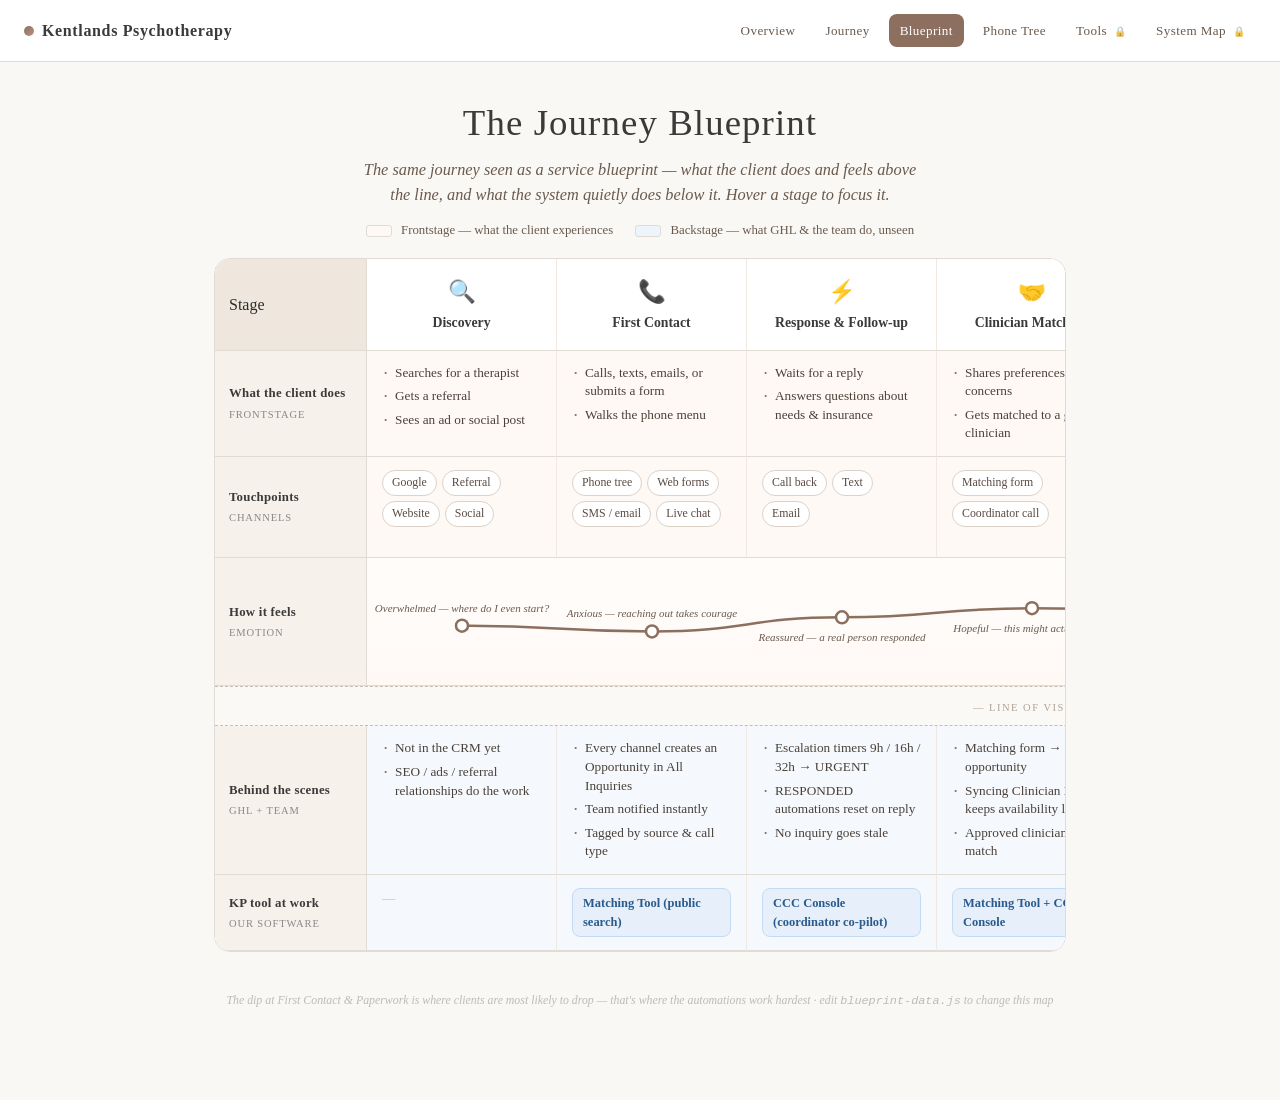
==== blueprint.html @ 51bbaef2 "Add Journey Blueprint — a service-blueprint visualization of the client journey A second way to see " ====
<!DOCTYPE html>
<html lang="en">
<head>
  <meta charset="UTF-8" />
  <meta name="viewport" content="width=device-width, initial-scale=1.0" />
  <title>Journey Blueprint — Kentlands Psychotherapy</title>
  <link rel="stylesheet" href="styles.css" />
</head>
<body>

<nav class="nav">
  <a class="nav-brand" href="index.html"><span class="dot"></span> Kentlands Psychotherapy</a>
  <a class="nav-link" href="index.html">Overview</a>
  <a class="nav-link" href="journey.html">Journey</a>
  <a class="nav-link active" href="blueprint.html">Blueprint</a>
  <a class="nav-link" href="phone-tree.html">Phone Tree</a>
  <a class="nav-link" href="tools.html">Tools <span class="lock">🔒</span></a>
  <a class="nav-link" href="system-map.html">System Map <span class="lock">🔒</span></a>
</nav>

<div class="wrap">
  <header class="hero">
    <h1>The Journey Blueprint</h1>
    <p class="lede">The same journey seen as a service blueprint — what the client <em>does and feels</em> above the line, and what the system quietly does <em>below</em> it. Hover a stage to focus it.</p>
  </header>

  <div class="bp-legend">
    <span><span class="bp-key front"></span> Frontstage — what the client experiences</span>
    <span><span class="bp-key back"></span> Backstage — what GHL &amp; the team do, unseen</span>
  </div>

  <div class="bp-scroll" id="bp-scroll">
    <div class="bp-grid" id="bp-grid"><!-- built by JS --></div>
  </div>

  <footer>The dip at First Contact &amp; Paperwork is where clients are most likely to drop — that's where the automations work hardest · edit <code>blueprint-data.js</code> to change this map</footer>
</div>

<script src="blueprint-data.js"></script>
<script>
const grid = document.getElementById("bp-grid");
const scroller = document.getElementById("bp-scroll");
const N = BLUEPRINT.length;

// column template: sticky label column + one column per stage
grid.style.gridTemplateColumns = "var(--lane-w) repeat(" + N + ", minmax(190px, 1fr))";

function cell(cls, html) { return '<div class="bp-cell ' + cls + '">' + html + '</div>'; }
function lane(label, sub) { return '<div class="bp-lane-label"><span class="ll-title">' + label + '</span>' + (sub ? '<span class="ll-sub">' + sub + '</span>' : '') + '</div>'; }
function list(items) { return '<ul class="bp-list">' + items.map(i => '<li>' + i + '</li>').join('') + '</ul>'; }

let html = "";

// ── Row 1: stage headers ───────────────────────────────
html += '<div class="bp-lane-label bp-corner">Stage</div>';
BLUEPRINT.forEach((s, i) => {
  html += '<div class="bp-cell bp-head" data-col="' + i + '"><span class="bp-ic">' + s.icon + '</span><span class="bp-stage-name">' + s.name + '</span></div>';
});

// ── Row 2: client actions ──────────────────────────────
html += lane("What the client does", "frontstage");
BLUEPRINT.forEach((s, i) => html += '<div class="bp-cell front" data-col="' + i + '">' + list(s.client) + '</div>');

// ── Row 3: touchpoints ─────────────────────────────────
html += lane("Touchpoints", "channels");
BLUEPRINT.forEach((s, i) => html += '<div class="bp-cell front" data-col="' + i + '"><div class="bp-tags">' + s.touch.map(t => '<span class="bp-tag">' + t + '</span>').join('') + '</div></div>');

// ── Row 4: emotion curve (single spanning cell w/ svg) ─
html += lane("How it feels", "emotion");
html += '<div class="bp-emotion" id="bp-emotion" style="grid-column: 2 / -1;"><svg id="bp-emo-svg"></svg></div>';

// ── line of visibility ─────────────────────────────────
html += '<div class="bp-visibility" style="grid-column: 1 / -1;"><span>— line of visibility —</span></div>';

// ── Row 5: backstage (GHL) ─────────────────────────────
html += lane("Behind the scenes", "GHL + team");
BLUEPRINT.forEach((s, i) => html += '<div class="bp-cell back" data-col="' + i + '">' + list(s.backstage) + '</div>');

// ── Row 6: active KP tool ──────────────────────────────
html += lane("KP tool at work", "our software");
BLUEPRINT.forEach((s, i) => html += '<div class="bp-cell back" data-col="' + i + '">' + (s.tool ? '<span class="bp-tool">' + s.tool + '</span>' : '<span class="bp-none">—</span>') + '</div>');

grid.innerHTML = html;

// ── column focus on hover ──────────────────────────────
grid.addEventListener("mouseover", e => {
  const c = e.target.closest("[data-col]"); if (!c) return;
  const col = c.dataset.col;
  grid.querySelectorAll("[data-col]").forEach(el => el.classList.toggle("col-focus", el.dataset.col === col));
});
grid.addEventListener("mouseleave", () => grid.querySelectorAll(".col-focus").forEach(el => el.classList.remove("col-focus")));

// ── draw the emotion curve ─────────────────────────────
function drawEmotion() {
  const host = document.getElementById("bp-emotion");
  const svg = document.getElementById("bp-emo-svg");
  const w = host.clientWidth, h = host.clientHeight;
  if (!w || !h) return;
  const padX = w / N / 2, padY = 22, usable = h - padY * 2;
  const pts = BLUEPRINT.map((s, i) => ({
    x: padX + (i * (w - padX * 2)) / (N - 1),
    y: padY + (1 - s.emotion / 100) * usable,
    s
  }));
  svg.setAttribute("viewBox", "0 0 " + w + " " + h);
  svg.setAttribute("width", w); svg.setAttribute("height", h);
  // smooth path
  let d = "M " + pts[0].x + " " + pts[0].y;
  for (let i = 1; i < pts.length; i++) {
    const p0 = pts[i - 1], p1 = pts[i], mx = (p0.x + p1.x) / 2;
    d += " C " + mx + " " + p0.y + ", " + mx + " " + p1.y + ", " + p1.x + " " + p1.y;
  }
  let inner = '<path class="emo-line" d="' + d + '" />';
  pts.forEach(p => {
    inner += '<circle class="emo-dot" cx="' + p.x + '" cy="' + p.y + '" r="6" />';
    inner += '<text class="emo-label" x="' + p.x + '" y="' + (p.y > h / 2 ? p.y - 14 : p.y + 24) + '">' + p.s.feel + '</text>';
  });
  svg.innerHTML = inner;
}
window.addEventListener("resize", drawEmotion);
window.addEventListener("load", drawEmotion);
setTimeout(drawEmotion, 60);
drawEmotion();
</script>
</body>
</html>
---- styles.css ----
/* ============================================================
   Kentlands Psychotherapy — shared design system
   Used by every page (index, journey, phone-tree, tools, system-map).
   Palette + core components lifted from the original index.html.
   ============================================================ */

* { box-sizing: border-box; margin: 0; padding: 0; }

:root {
  --brown: #8c6f5e;
  --brown-light: #b8937e;
  --brown-bg: #fff9f6;
  --border: #e0dbd4;
  --text: #2c2c2c;
  --muted: #888;
  --bg: #faf8f5;
  --nav-h: 62px;
  --max: 900px;
}

html { scroll-behavior: smooth; }

body {
  font-family: 'Georgia', 'Times New Roman', serif;
  background: var(--bg);
  color: var(--text);
  min-height: 100vh;
  line-height: 1.5;
}

/* ── Top navigation (shared across pages) ─────────────────── */
.nav {
  position: sticky; top: 0; z-index: 50;
  display: flex; align-items: center; gap: 8px;
  padding: 0 24px; height: var(--nav-h);
  background: rgba(255,255,255,0.92);
  backdrop-filter: blur(8px);
  border-bottom: 1.5px solid var(--border);
  flex-wrap: wrap;
}
.nav-brand {
  font-size: 1rem; letter-spacing: 0.04em; color: #3a3a3a;
  text-decoration: none; margin-right: auto; font-weight: 600;
  display: flex; align-items: center; gap: 8px;
}
.nav-brand .dot { width: 10px; height: 10px; border-radius: 50%;
  background: linear-gradient(135deg, var(--brown), var(--brown-light)); }
.nav a.nav-link {
  text-decoration: none; color: #6a5a4e; font-size: 0.82rem;
  letter-spacing: 0.03em; padding: 7px 11px; border-radius: 8px;
  transition: background 0.2s, color 0.2s; white-space: nowrap;
}
.nav a.nav-link:hover { background: var(--brown-bg); color: var(--brown); }
.nav a.nav-link.active { background: var(--brown); color: #fff; }
.nav a.nav-link .lock { font-size: 0.62rem; opacity: 0.7; margin-left: 3px; }

/* ── Page shell ────────────────────────────────── */
.wrap { max-width: var(--max); margin: 0 auto; padding: 40px 24px 90px; }
.wrap-narrow { max-width: 720px; }

/* ── Hero ──────────────────────────────────── */
.hero { text-align: center; margin-bottom: 14px; }
.hero h1 {
  font-size: 2.3rem; font-weight: normal; letter-spacing: 0.03em;
  color: #3a3a3a; line-height: 1.15;
}
.hero .lede {
  margin: 14px auto 0; max-width: 560px; font-size: 1.02rem;
  color: #6a5a4e; font-style: italic;
}
.hero .sub { margin-top: 8px; font-size: 0.9rem; color: var(--muted); font-style: italic; }

/* ── Internal-reference banner / badge ────────────────── */
.internal-banner {
  max-width: var(--max); margin: 0 auto; padding: 10px 24px;
  background: #f4efe9; border-bottom: 1px solid var(--border);
  text-align: center; font-size: 0.76rem; letter-spacing: 0.08em;
  text-transform: uppercase; color: #9a7b5f;
}
.badge-internal {
  display: inline-block; font-size: 0.6rem; letter-spacing: 0.1em;
  text-transform: uppercase; background: #efe6dc; color: #9a7b5f;
  border: 1px solid #ddcdbd; border-radius: 20px; padding: 2px 8px;
  vertical-align: middle; margin-left: 8px;
}

/* ── Section headers ──────────────────────────── */
.section-title {
  text-align: center; font-size: 0.72rem; letter-spacing: 0.14em;
  text-transform: uppercase; color: var(--muted);
  margin: 44px 0 18px;
}
.section-title:first-of-type { margin-top: 24px; }

/* ── Overview cards grid (landing page) ─────────────── */
.card-grid {
  display: grid; grid-template-columns: repeat(auto-fit, minmax(230px, 1fr));
  gap: 16px; margin-top: 8px;
}
.nav-card {
  display: block; text-decoration: none; color: inherit;
  background: #fff; border: 1.5px solid var(--border); border-radius: 14px;
  padding: 22px 22px 20px; transition: border-color 0.2s, box-shadow 0.2s, transform 0.2s;
}
.nav-card:hover { border-color: var(--brown); box-shadow: 0 6px 24px rgba(140,111,94,0.12); transform: translateY(-2px); }
.nav-card .ic { font-size: 1.5rem; }
.nav-card h3 { font-size: 1.05rem; font-weight: 600; color: #3a3a3a; margin: 10px 0 5px; letter-spacing: 0.02em; }
.nav-card p { font-size: 0.85rem; color: var(--muted); }
.nav-card .tag-mini { display: inline-block; margin-top: 10px; font-size: 0.62rem;
  letter-spacing: 0.1em; text-transform: uppercase; color: #9a7b5f; }

/* ── Through-line callout ──────────────────────── */
.callout {
  background: var(--brown-bg); border: 1.5px solid var(--border);
  border-left: 4px solid var(--brown); border-radius: 12px;
  padding: 20px 24px; margin: 20px 0; font-size: 0.96rem; color: #5a4a42;
}
.callout strong { color: var(--brown); }

/* ── Journey accordion (from original index.html) ───────── */
.journey { display: flex; flex-direction: column; align-items: center; }
.legend { display: flex; gap: 16px; justify-content: center; flex-wrap: wrap; margin: 8px 0 28px; font-size: 0.75rem; color: var(--muted); }
.legend-item { display: flex; align-items: center; gap: 5px; }
.legend-dot { width: 8px; height: 8px; border-radius: 50%; }
.stage { width: 100%; opacity: 0; transform: translateY(20px); animation: fadeUp 0.45s ease forwards; }
.stage-header { display: flex; align-items: center; gap: 14px; background: #fff; border: 1.5px solid var(--border); border-radius: 12px; padding: 16px 20px; cursor: pointer; transition: border-color 0.2s, box-shadow 0.2s, background 0.2s; user-select: none; }
.stage-header:hover { border-color: #b8a99a; box-shadow: 0 4px 16px rgba(0,0,0,0.06); }
.stage.active .stage-header { border-color: var(--brown); background: var(--brown-bg); box-shadow: 0 4px 20px rgba(140,111,94,0.12); }
.stage-icon { width: 38px; height: 38px; border-radius: 50%; display: flex; align-items: center; justify-content: center; font-size: 1rem; flex-shrink: 0; }
.stage-label { flex: 1; }
.stage-label h2 { font-size: 0.95rem; font-weight: 600; letter-spacing: 0.02em; color: #3a3a3a; }
.stage-label p { font-size: 0.78rem; color: var(--muted); margin-top: 2px; font-style: italic; }
.chevron { font-size: 0.75rem; color: #aaa; transition: transform 0.3s; }
.stage.active .chevron { transform: rotate(180deg); color: var(--brown); }
.stage-detail { overflow: hidden; max-height: 0; transition: max-height 0.4s ease; }
.stage.active .stage-detail { max-height: 900px; }
.stage-detail-inner { padding: 14px 20px 18px; background: var(--brown-bg); border: 1.5px solid var(--border); border-top: none; border-radius: 0 0 12px 12px; }
.detail-section { margin-bottom: 12px; }
.detail-section:last-child { margin-bottom: 0; }
.detail-section h3 { font-size: 0.72rem; letter-spacing: 0.1em; text-transform: uppercase; color: var(--brown); margin-bottom: 7px; font-weight: 600; }

/* ── Tags ──────────────────────────────────── */
.tags { display: flex; flex-wrap: wrap; gap: 7px; }
.tag { background: #f2ede8; border: 1px solid #d8cec6; border-radius: 20px; padding: 5px 12px; font-size: 0.8rem; color: #5a4a42; }
.tag.auto { background: #eef6ff; border-color: #c3daf5; color: #2a5a8c; }
.tag.urgent { background: #fff0f0; border-color: #f5c3c3; color: #8c2a2a; }
.tag.green { background: #f0faf0; border-color: #b8dfc0; color: #2a6e3a; }

/* ── Connectors between stages ───────────────────── */
.connector { display: flex; flex-direction: column; align-items: center; height: 34px; }
.connector-line { width: 2px; flex: 1; background: linear-gradient(to bottom, #c9b8ae, var(--brown)); }
.connector-arrow { width:0; height:0; border-left:5px solid transparent; border-right:5px solid transparent; border-top:7px solid var(--brown); }
.final-badge { margin-top: 12px; text-align: center; }
.final-badge .badge { display: inline-block; background: linear-gradient(135deg, var(--brown), var(--brown-light)); color: #fff; padding: 14px 40px; border-radius: 50px; font-size: 1rem; letter-spacing: 0.06em; box-shadow: 0 6px 24px rgba(140,111,94,0.28); }

/* ── Phone tree keypad ───────────────────────── */
.phone-shell { max-width: 620px; margin: 0 auto; }
.dialpad-crumbs { display: flex; align-items: center; flex-wrap: wrap; gap: 6px; font-size: 0.8rem; color: var(--muted); margin-bottom: 14px; min-height: 24px; }
.dialpad-crumbs button { font-family: inherit; font-size: 0.8rem; background: none; border: none; color: var(--brown); cursor: pointer; padding: 2px 4px; text-decoration: underline; }
.dialpad-crumbs .sep { color: #ccc; }
.menu-caption {
  background: var(--brown-bg); border: 1.5px solid var(--border);
  border-radius: 12px; padding: 16px 20px; margin-bottom: 16px;
  font-size: 0.95rem; color: #5a4a42; font-style: italic;
}
.menu-caption .speaker { display:block; font-style: normal; font-size: 0.66rem; letter-spacing: 0.12em; text-transform: uppercase; color: var(--brown); margin-bottom: 6px; }
.keys { display: grid; grid-template-columns: 1fr; gap: 10px; }
.key {
  display: flex; align-items: center; gap: 14px; width: 100%; text-align: left;
  background: #fff; border: 1.5px solid var(--border); border-radius: 12px;
  padding: 14px 18px; cursor: pointer; font-family: inherit; font-size: 0.95rem;
  color: var(--text); transition: border-color 0.2s, box-shadow 0.2s, transform 0.1s;
}
.key:hover { border-color: var(--brown); box-shadow: 0 4px 16px rgba(140,111,94,0.1); }
.key:active { transform: scale(0.99); }
.key.leaf { cursor: default; }
.key.leaf:hover { border-color: var(--border); box-shadow: none; }
.key-num {
  width: 40px; height: 40px; flex-shrink: 0; border-radius: 50%;
  background: linear-gradient(135deg, var(--brown), var(--brown-light)); color: #fff;
  display: flex; align-items: center; justify-content: center;
  font-size: 1.1rem; font-weight: 600;
}
.key.leaf .key-num { background: #efe6dc; color: var(--brown); }
.key-body { flex: 1; }
.key-body .k-title { display: block; font-weight: 600; color: #3a3a3a; }
.key-body .k-sub { display: block; font-size: 0.8rem; color: var(--muted); margin-top: 2px; font-style: italic; }
.key .k-arrow { color: #bbb; font-size: 0.85rem; }
.crm-note {
  margin-top: 8px; font-size: 0.78rem; color: #2a5a8c;
  background: #eef6ff; border: 1px solid #c3daf5; border-radius: 8px; padding: 8px 12px;
}
.crm-note::before { content: "⚙ Behind the scenes — "; font-weight: 600; }
.outcome-note {
  margin-top: 8px; font-size: 0.82rem; color: #5a4a42;
}
.pill-row { display: flex; gap: 8px; flex-wrap: wrap; margin: 10px 0; }
.serve-yes { color: #2a6e3a; } .serve-maybe { color: #9a6a00; } .serve-no { color: #8c2a2a; }

/* ── Tool cards ──────────────────────────────── */
.tool { background: #fff; border: 1.5px solid var(--border); border-radius: 14px; padding: 24px; margin-bottom: 18px; }
.tool h2 { font-size: 1.2rem; font-weight: 600; color: #3a3a3a; letter-spacing: 0.02em; }
.tool .tool-role { font-size: 0.85rem; color: var(--muted); font-style: italic; margin: 4px 0 14px; }
.io-row { display: grid; grid-template-columns: 90px 1fr; gap: 10px 14px; align-items: start; margin-bottom: 8px; font-size: 0.9rem; }
.io-label { font-size: 0.66rem; letter-spacing: 0.1em; text-transform: uppercase; color: var(--brown); font-weight: 600; padding-top: 3px; }
.io-val code { background: #f2ede8; border: 1px solid #e0dbd4; border-radius: 5px; padding: 1px 6px; font-size: 0.82rem; font-family: 'Menlo','Consolas',monospace; }

/* ── Stat cards (system map) ────────────────────── */
.stat-grid { display: grid; grid-template-columns: repeat(auto-fit, minmax(150px, 1fr)); gap: 14px; }
.stat { background: #fff; border: 1.5px solid var(--border); border-radius: 12px; padding: 18px 20px; text-align: center; }
.stat .num { font-size: 2rem; color: var(--brown); font-weight: 600; }
.stat .lbl { font-size: 0.78rem; color: var(--muted); margin-top: 4px; letter-spacing: 0.03em; }
.stat .sub { font-size: 0.68rem; color: #b0a89f; margin-top: 3px; }

/* ── Pipelines list (system map) ─────────────────── */
.pipe { background: #fff; border: 1.5px solid var(--border); border-radius: 12px; padding: 16px 20px; margin-bottom: 12px; }
.pipe h3 { font-size: 0.98rem; color: #3a3a3a; margin-bottom: 4px; }
.pipe .pipe-meta { font-size: 0.72rem; color: var(--muted); margin-bottom: 10px; }
.pipe.spine { border-color: var(--brown); border-left: 4px solid var(--brown); }

/* ── Data table (automations / insurance) ────────────── */
.table-scroll { overflow-x: auto; -webkit-overflow-scrolling: touch; margin: 10px 0; }
table.data { border-collapse: collapse; width: 100%; font-size: 0.85rem; min-width: 460px; }
table.data th, table.data td { text-align: left; padding: 9px 12px; border-bottom: 1px solid var(--border); }
table.data th { font-size: 0.68rem; letter-spacing: 0.08em; text-transform: uppercase; color: var(--brown); }
table.data tr:last-child td { border-bottom: none; }
.status-live { color: #2a6e3a; } .status-draft { color: #9a6a00; }

/* ── Interactive flow chart (journey.html) ─────────────────
   Left-to-right expandable tree. JS builds:
     .tree-node > (.node-card [+ .node-toggle])  +  .tree-children (column of .tree-node)
   and draws SVG bezier connectors parent-right → child-left over .flow-svg. */
/* stage = the fullscreen-able container (toolbar + canvas) */
.flow-stage { display: flex; flex-direction: column; }

/* toolbar */
.flow-toolbar { display: flex; align-items: center; gap: 8px; flex-wrap: wrap; margin: 4px 0 14px; }
.tb-spacer { flex: 1 1 auto; }
.flow-btn {
  font-family: inherit; font-size: 0.8rem; letter-spacing: 0.02em;
  color: #6a5a4e; background: #fff; border: 1.5px solid var(--border);
  border-radius: 20px; padding: 7px 14px; cursor: pointer;
  transition: border-color 0.2s, color 0.2s, background 0.2s;
}
.flow-btn:hover { border-color: var(--brown); color: var(--brown); background: var(--brown-bg); }
.flow-btn.ic { width: 34px; padding: 7px 0; text-align: center; font-size: 1rem; line-height: 1; }
.zoom-group { display: flex; align-items: center; gap: 4px; }
.zoom-group .zlabel { min-width: 56px; text-align: center; font-variant-numeric: tabular-nums; }

/* search box */
.flow-search { display: flex; align-items: center; gap: 6px; background: #fff;
  border: 1.5px solid var(--border); border-radius: 20px; padding: 4px 12px; }
.flow-search:focus-within { border-color: var(--brown); }
.flow-search .s-ic { color: var(--muted); font-size: 0.95rem; }
.flow-search input { font-family: inherit; font-size: 0.85rem; border: none; outline: none;
  background: transparent; color: var(--text); width: 170px; }
.flow-search .s-count { font-size: 0.72rem; color: var(--muted); white-space: nowrap; }

.flow-scroll {
  position: relative; overflow: auto; -webkit-overflow-scrolling: touch;
  background:
    radial-gradient(circle at 1px 1px, #e7e0d8 1px, transparent 0) 0 0 / 22px 22px,
    #fcfaf7;
  border: 1.5px solid var(--border); border-radius: 16px;
  padding: 28px 24px; max-height: 78vh; cursor: grab;
}
.flow-scroll.grabbing { cursor: grabbing; }
.flow-sizer { position: relative; }
.flow-inner { position: absolute; top: 0; left: 0; transform-origin: 0 0; display: inline-block; }

/* fullscreen */
.flow-stage:fullscreen { background: var(--bg); padding: 16px 22px; }
.flow-stage:fullscreen .flow-scroll { max-height: none; flex: 1 1 auto; }
.flow-stage:-webkit-full-screen { background: var(--bg); padding: 16px 22px; }
.flow-stage:-webkit-full-screen .flow-scroll { max-height: none; flex: 1 1 auto; }
.flow-svg { position: absolute; top: 0; left: 0; pointer-events: none; overflow: visible; }
.flow-svg path { fill: none; stroke: #cbbcae; stroke-width: 2; }

/* the tree: each node is [card | its children column], laid left → right.
   top-aligned so the root stays pinned at top-left and node positions are
   stable as branches expand (predictable scrolling, no empty canvas). */
.tree-node { display: flex; flex-direction: row; align-items: flex-start; }
.tree-children {
  display: flex; flex-direction: column; justify-content: flex-start;
  gap: 14px; margin-left: 46px;   /* horizontal gap = room for connectors */
}

.node-card {
  position: relative; z-index: 1;
  background: #fff; border: 1.5px solid var(--border);
  border-left: 4px solid var(--brown);
  border-radius: 12px; padding: 12px 40px 12px 16px;
  min-width: 176px; max-width: 260px; margin: 5px 0;
  box-shadow: 0 1px 3px rgba(0,0,0,0.05);
  transition: box-shadow 0.2s, transform 0.15s, border-color 0.2s;
}
.node-card:hover { box-shadow: 0 6px 20px rgba(140,111,94,0.16); transform: translateY(-1px); }
.node-card .n-label { font-size: 0.9rem; font-weight: 600; color: #3a3a3a; letter-spacing: 0.01em; }
.node-card .n-sub { font-size: 0.74rem; color: var(--muted); font-style: italic; margin-top: 2px; }
.node-card .n-detail {
  margin-top: 9px; padding-top: 9px; border-top: 1px dashed var(--border);
  font-size: 0.76rem; color: #5a4a42; line-height: 1.45;
}
.node-card .n-detail > div { margin: 2px 0; }

/* expand / collapse pill */
.node-toggle {
  position: absolute; top: 50%; right: -13px; transform: translateY(-50%);
  z-index: 2; min-width: 26px; height: 26px; padding: 0 6px;
  border-radius: 14px; border: 1.5px solid var(--border); background: #fff;
  color: var(--brown); font-family: inherit; font-size: 0.95rem; font-weight: 600;
  cursor: pointer; display: flex; align-items: center; justify-content: center;
  box-shadow: 0 1px 4px rgba(0,0,0,0.1); transition: background 0.2s, border-color 0.2s, transform 0.15s;
}
.node-toggle:hover { background: var(--brown); border-color: var(--brown); color: #fff; }
.node-toggle .cnt { font-size: 0.66rem; margin-left: 2px; opacity: 0.85; }

/* type colors — match the legend on journey.html */
.node-card.type-root      { border-left-color: #3a3a3a; background: #fff; }
.node-card.type-entry     { border-left-color: #3a7bc8; }
.node-card.type-decision  { border-left-color: #7a4cc4; }
.node-card.type-stage     { border-left-color: var(--brown); }
.node-card.type-pipeline  { border-left-color: #b8863e; background: #fffdf7; }
.node-card.type-milestone { border-left-color: #16a34a; background: #f6fcf7; }
.node-card.type-urgent    { border-left-color: #dc2626; background: #fef8f8; }
.node-card.type-ref {
  border-style: dashed; border-left-style: solid; border-left-color: #b0a89f;
  background: #faf8f5; cursor: pointer; color: #6a5a4e;
}
.node-card.type-ref:hover { border-color: var(--brown); border-left-color: var(--brown); background: var(--brown-bg); }
.node-card.type-ref .n-label { font-weight: 600; color: var(--brown); font-size: 0.82rem; }

.node-card.flash { animation: nodeFlash 1.2s ease; }
@keyframes nodeFlash {
  0%, 100% { box-shadow: 0 1px 3px rgba(0,0,0,0.05); }
  20%, 60% { box-shadow: 0 0 0 3px rgba(140,111,94,0.5), 0 6px 22px rgba(140,111,94,0.3); }
}

/* path highlight — click a box to trace root → step */
.flow-inner.has-selection .node-card { opacity: 0.32; transition: opacity 0.2s; }
.flow-inner.has-selection .node-card.on-path {
  opacity: 1; border-color: var(--brown);
  box-shadow: 0 0 0 2px rgba(140,111,94,0.55), 0 6px 20px rgba(140,111,94,0.22);
}
.flow-svg path { transition: stroke 0.2s, stroke-width 0.2s; }
.flow-inner.has-selection .flow-svg path { stroke: #e2d8cd; }
.flow-svg path.hl { stroke: var(--brown); stroke-width: 3; }

/* search matches */
.node-card.match { box-shadow: 0 0 0 2px #b8863e, 0 4px 16px rgba(184,134,62,0.22); }
.flow-inner.has-selection .node-card.match { opacity: 1; }

@media (max-width: 560px) {
  .tree-children { margin-left: 30px; gap: 10px; }
  .node-card { min-width: 150px; padding-right: 34px; }
}

/* ── Snapshot stamp / footer ─────────────────────── */
.snapshot { text-align: center; font-size: 0.74rem; color: var(--muted); font-style: italic; margin: 26px 0 0; }
footer { text-align: center; margin-top: 40px; font-size: 0.74rem; color: #bbb; font-style: italic; }

/* ── Animations ─────────────────────────────── */
@keyframes fadeUp { to { opacity:1; transform:translateY(0); } }
.stage:nth-child(1){animation-delay:.05s} .stage:nth-child(3){animation-delay:.12s} .stage:nth-child(5){animation-delay:.19s} .stage:nth-child(7){animation-delay:.26s} .stage:nth-child(9){animation-delay:.33s} .stage:nth-child(11){animation-delay:.40s} .stage:nth-child(13){animation-delay:.47s} .stage:nth-child(15){animation-delay:.54s}

/* ── Journey Blueprint (blueprint.html) ─────────────── */
.bp-legend { display: flex; gap: 22px; justify-content: center; flex-wrap: wrap; margin: 6px 0 18px; font-size: 0.8rem; color: #6a5a4e; }
.bp-legend .bp-key { display: inline-block; width: 26px; height: 12px; border-radius: 3px; vertical-align: middle; margin-right: 6px; border: 1px solid var(--border); }
.bp-legend .bp-key.front { background: var(--brown-bg); }
.bp-legend .bp-key.back { background: #eef4fb; }

.bp-scroll {
  overflow-x: auto; -webkit-overflow-scrolling: touch;
  border: 1.5px solid var(--border); border-radius: 16px; background: #fff;
}
.bp-grid { --lane-w: 152px; display: grid; min-width: 900px; }

/* sticky lane labels (left column) */
.bp-lane-label, .bp-corner {
  position: sticky; left: 0; z-index: 3; background: #f6f1ea;
  border-right: 1.5px solid var(--border); border-bottom: 1px solid var(--border);
  padding: 14px 14px; display: flex; flex-direction: column; justify-content: center;
}
.bp-lane-label .ll-title { font-size: 0.8rem; font-weight: 600; color: #3a3a3a; letter-spacing: 0.02em; }
.bp-lane-label .ll-sub { font-size: 0.66rem; color: var(--muted); text-transform: uppercase; letter-spacing: 0.08em; margin-top: 3px; }
.bp-corner { background: #efe7dd; }

.bp-cell { padding: 13px 15px; border-right: 1px solid #efe9e2; border-bottom: 1px solid var(--border); font-size: 0.83rem; color: #4a4038; transition: background 0.15s; }
.bp-cell.front { background: var(--brown-bg); }
.bp-cell.back  { background: #f5f9fd; }

/* stage header row */
.bp-head { display: flex; flex-direction: column; align-items: center; gap: 4px; text-align: center;
  background: #fff; padding: 16px 12px; }
.bp-head .bp-ic { font-size: 1.4rem; }
.bp-head .bp-stage-name { font-size: 0.86rem; font-weight: 600; color: #3a3a3a; }

.bp-list { list-style: none; display: flex; flex-direction: column; gap: 5px; }
.bp-list li { position: relative; padding-left: 13px; line-height: 1.4; }
.bp-list li::before { content: "·"; position: absolute; left: 2px; color: var(--brown); font-weight: 700; }
.bp-tags { display: flex; flex-wrap: wrap; gap: 5px; }
.bp-tag { background: #fff; border: 1px solid #dcd2c8; border-radius: 20px; padding: 3px 9px; font-size: 0.74rem; color: #5a4a42; }
.bp-tool { display: inline-block; background: #e7f0fa; border: 1px solid #c3daf5; border-radius: 8px; padding: 5px 10px; font-size: 0.78rem; color: #2a5a8c; font-weight: 600; }
.bp-none { color: #c3bab0; }

/* emotion curve row */
.bp-emotion { position: relative; height: 128px; background: linear-gradient(180deg,#fffdfb,var(--brown-bg)); border-bottom: 1px solid var(--border); }
#bp-emo-svg { display: block; width: 100%; height: 100%; }
.emo-line { fill: none; stroke: var(--brown); stroke-width: 2.5; }
.emo-dot { fill: #fff; stroke: var(--brown); stroke-width: 2.5; }
.emo-label { font-family: 'Georgia', serif; font-style: italic; font-size: 11px; fill: #6a5a4e; text-anchor: middle; }

/* line of visibility */
.bp-visibility { text-align: center; padding: 7px; background: #fbf9f6;
  border-bottom: 1px dashed #c9bcae; border-top: 1px dashed #c9bcae; }
.bp-visibility span { font-size: 0.66rem; letter-spacing: 0.14em; text-transform: uppercase; color: #b0a294; }

/* column focus on hover */
.bp-cell.col-focus { background: #fff6ee; }
.bp-cell.back.col-focus { background: #eaf3fc; }
.bp-head.col-focus { box-shadow: inset 0 -3px 0 var(--brown); }

/* ── Responsive ─────────────────────────────── */
@media (max-width: 560px) {
  .nav { padding: 0 12px; height: auto; min-height: var(--nav-h); padding-top: 8px; padding-bottom: 8px; }
  .nav-brand { width: 100%; margin-bottom: 6px; }
  .nav a.nav-link { padding: 6px 8px; font-size: 0.76rem; }
  .hero h1 { font-size: 1.7rem; }
  .wrap { padding: 28px 16px 70px; }
  .io-row { grid-template-columns: 1fr; gap: 2px 0; }
  .io-label { padding-top: 8px; }
}
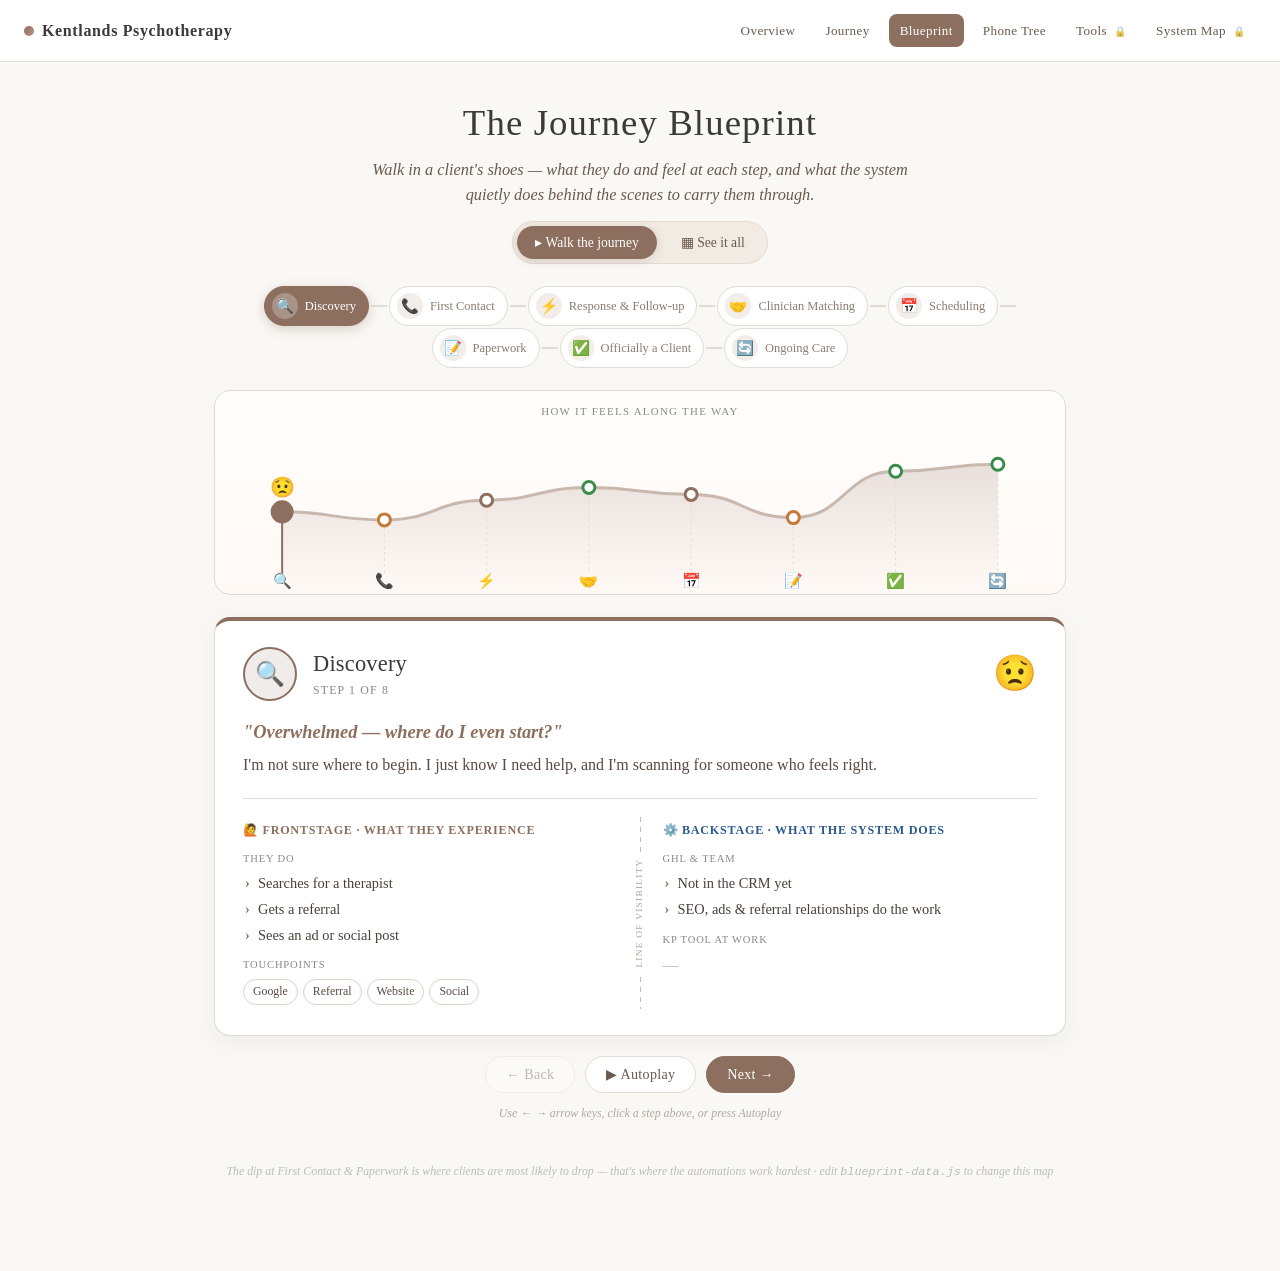
==== commit 1be63eec: "Make the Blueprint interactive: walkthrough, emotion curve, stepper, autoplay The static grid wasn't" ====
--- a/blueprint.html
+++ b/blueprint.html
@@ -21,106 +21,226 @@
 <div class="wrap">
   <header class="hero">
     <h1>The Journey Blueprint</h1>
-    <p class="lede">The same journey seen as a service blueprint — what the client <em>does and feels</em> above the line, and what the system quietly does <em>below</em> it. Hover a stage to focus it.</p>
+    <p class="lede">Walk in a client's shoes — what they <em>do and feel</em> at each step, and what the system quietly does behind the scenes to carry them through.</p>
   </header>
 
-  <div class="bp-legend">
-    <span><span class="bp-key front"></span> Frontstage — what the client experiences</span>
-    <span><span class="bp-key back"></span> Backstage — what GHL &amp; the team do, unseen</span>
+  <!-- mode toggle -->
+  <div class="mode-toggle" role="tablist">
+    <button class="mode-btn active" id="mode-walk" onclick="setMode('walk')">▸ Walk the journey</button>
+    <button class="mode-btn" id="mode-grid" onclick="setMode('grid')">▦ See it all</button>
   </div>
 
-  <div class="bp-scroll" id="bp-scroll">
-    <div class="bp-grid" id="bp-grid"><!-- built by JS --></div>
-  </div>
+  <!-- ══════════ WALKTHROUGH VIEW ══════════ -->
+  <section id="view-walk">
+    <!-- clickable stepper -->
+    <div class="stepper" id="stepper"></div>
+
+    <!-- interactive emotion curve -->
+    <div class="emo-hero">
+      <div class="emo-hero-label">How it feels along the way</div>
+      <div class="emo-hero-svg" id="emo-hero"><svg id="emo-hero-svg"></svg></div>
+    </div>
+
+    <!-- spotlight card -->
+    <div class="wt-card" id="wt-card"></div>
+
+    <!-- controls -->
+    <div class="wt-controls">
+      <button class="flow-btn" id="wt-prev" onclick="prev()">← Back</button>
+      <button class="flow-btn wt-auto" id="wt-auto" onclick="toggleAuto()">▶ Autoplay</button>
+      <button class="flow-btn wt-next" id="wt-next" onclick="next()">Next →</button>
+    </div>
+    <p class="wt-hint">Use ← → arrow keys, click a step above, or press Autoplay</p>
+  </section>
+
+  <!-- ══════════ GRID (SEE IT ALL) VIEW ══════════ -->
+  <section id="view-grid" hidden>
+    <div class="bp-legend">
+      <span><span class="bp-key front"></span> Frontstage — what the client experiences</span>
+      <span><span class="bp-key back"></span> Backstage — what GHL &amp; the team do, unseen</span>
+    </div>
+    <div class="bp-scroll" id="bp-scroll"><div class="bp-grid" id="bp-grid"></div></div>
+  </section>
 
   <footer>The dip at First Contact &amp; Paperwork is where clients are most likely to drop — that's where the automations work hardest · edit <code>blueprint-data.js</code> to change this map</footer>
 </div>
 
 <script src="blueprint-data.js"></script>
 <script>
-const grid = document.getElementById("bp-grid");
-const scroller = document.getElementById("bp-scroll");
-const N = BLUEPRINT.length;
-
-// column template: sticky label column + one column per stage
-grid.style.gridTemplateColumns = "var(--lane-w) repeat(" + N + ", minmax(190px, 1fr))";
-
-function cell(cls, html) { return '<div class="bp-cell ' + cls + '">' + html + '</div>'; }
-function lane(label, sub) { return '<div class="bp-lane-label"><span class="ll-title">' + label + '</span>' + (sub ? '<span class="ll-sub">' + sub + '</span>' : '') + '</div>'; }
-function list(items) { return '<ul class="bp-list">' + items.map(i => '<li>' + i + '</li>').join('') + '</ul>'; }
-
-let html = "";
-
-// ── Row 1: stage headers ───────────────────────────────
-html += '<div class="bp-lane-label bp-corner">Stage</div>';
-BLUEPRINT.forEach((s, i) => {
-  html += '<div class="bp-cell bp-head" data-col="' + i + '"><span class="bp-ic">' + s.icon + '</span><span class="bp-stage-name">' + s.name + '</span></div>';
-});
-
-// ── Row 2: client actions ──────────────────────────────
-html += lane("What the client does", "frontstage");
-BLUEPRINT.forEach((s, i) => html += '<div class="bp-cell front" data-col="' + i + '">' + list(s.client) + '</div>');
-
-// ── Row 3: touchpoints ─────────────────────────────────
-html += lane("Touchpoints", "channels");
-BLUEPRINT.forEach((s, i) => html += '<div class="bp-cell front" data-col="' + i + '"><div class="bp-tags">' + s.touch.map(t => '<span class="bp-tag">' + t + '</span>').join('') + '</div></div>');
-
-// ── Row 4: emotion curve (single spanning cell w/ svg) ─
-html += lane("How it feels", "emotion");
-html += '<div class="bp-emotion" id="bp-emotion" style="grid-column: 2 / -1;"><svg id="bp-emo-svg"></svg></div>';
-
-// ── line of visibility ─────────────────────────────────
-html += '<div class="bp-visibility" style="grid-column: 1 / -1;"><span>— line of visibility —</span></div>';
-
-// ── Row 5: backstage (GHL) ─────────────────────────────
-html += lane("Behind the scenes", "GHL + team");
-BLUEPRINT.forEach((s, i) => html += '<div class="bp-cell back" data-col="' + i + '">' + list(s.backstage) + '</div>');
-
-// ── Row 6: active KP tool ──────────────────────────────
-html += lane("KP tool at work", "our software");
-BLUEPRINT.forEach((s, i) => html += '<div class="bp-cell back" data-col="' + i + '">' + (s.tool ? '<span class="bp-tool">' + s.tool + '</span>' : '<span class="bp-none">—</span>') + '</div>');
-
-grid.innerHTML = html;
-
-// ── column focus on hover ──────────────────────────────
-grid.addEventListener("mouseover", e => {
-  const c = e.target.closest("[data-col]"); if (!c) return;
-  const col = c.dataset.col;
-  grid.querySelectorAll("[data-col]").forEach(el => el.classList.toggle("col-focus", el.dataset.col === col));
-});
-grid.addEventListener("mouseleave", () => grid.querySelectorAll(".col-focus").forEach(el => el.classList.remove("col-focus")));
-
-// ── draw the emotion curve ─────────────────────────────
-function drawEmotion() {
-  const host = document.getElementById("bp-emotion");
-  const svg = document.getElementById("bp-emo-svg");
+const D = window.BLUEPRINT, N = D.length;
+let cur = 0, mode = "walk", autoTimer = null;
+const SVGNS = "http://www.w3.org/2000/svg";
+const $ = id => document.getElementById(id);
+
+// sentiment → color band
+function sent(v) { return v < 45 ? "#c47a3a" : v < 63 ? "#8c6f5e" : "#3a8c4a"; }
+
+/* ── stepper ─────────────────────────────── */
+function renderStepper() {
+  $("stepper").innerHTML = D.map((s, i) =>
+    '<button class="step' + (i === cur ? ' active' : '') + (i < cur ? ' done' : '') + '" ' +
+    'onclick="goTo(' + i + ')" title="' + s.name + '">' +
+    '<span class="step-ic">' + s.icon + '</span>' +
+    '<span class="step-nm">' + s.name + '</span></button>' +
+    (i < N - 1 ? '<span class="step-line' + (i < cur ? ' done' : '') + '"></span>' : '')
+  ).join("");
+}
+
+/* ── spotlight card ──────────────────────── */
+function renderSpotlight() {
+  const s = D[cur], c = sent(s.emotion);
+  const list = a => '<ul class="wt-list">' + a.map(x => '<li>' + x + '</li>').join('') + '</ul>';
+  const tags = a => '<div class="bp-tags">' + a.map(t => '<span class="bp-tag">' + t + '</span>').join('') + '</div>';
+  $("wt-card").style.setProperty("--accent", c);
+  $("wt-card").innerHTML =
+    '<div class="wt-head">' +
+      '<span class="wt-icon" style="background:' + c + '22;border-color:' + c + '">' + s.icon + '</span>' +
+      '<div class="wt-head-txt"><div class="wt-stage">' + s.name + '</div>' +
+        '<div class="wt-count">Step ' + (cur + 1) + ' of ' + N + '</div></div>' +
+      '<span class="wt-emoji" title="' + s.feel + '">' + s.emoji + '</span>' +
+    '</div>' +
+    '<div class="wt-feel" style="color:' + c + '">"' + s.feel + '"</div>' +
+    '<div class="wt-story">' + s.story + '</div>' +
+    '<div class="wt-cols">' +
+      '<div class="wt-col front">' +
+        '<h4>🙋 Frontstage · what they experience</h4>' +
+        '<div class="wt-sub">They do</div>' + list(s.client) +
+        '<div class="wt-sub">Touchpoints</div>' + tags(s.touch) +
+      '</div>' +
+      '<div class="wt-visline"><span>line of visibility</span></div>' +
+      '<div class="wt-col back">' +
+        '<h4>⚙️ Backstage · what the system does</h4>' +
+        '<div class="wt-sub">GHL &amp; team</div>' + list(s.backstage) +
+        '<div class="wt-sub">KP tool at work</div>' +
+        (s.tool ? '<span class="bp-tool">' + s.tool + '</span>' : '<span class="bp-none">—</span>') +
+      '</div>' +
+    '</div>';
+  // re-trigger entrance animation
+  const card = $("wt-card"); card.classList.remove("enter"); void card.offsetWidth; card.classList.add("enter");
+  // buttons
+  $("wt-prev").disabled = cur === 0;
+  $("wt-next").disabled = cur === N - 1;
+}
+
+/* ── interactive hero emotion curve ──────── */
+function drawHeroCurve(animate) {
+  const host = $("emo-hero"), svg = $("emo-hero-svg");
   const w = host.clientWidth, h = host.clientHeight;
   if (!w || !h) return;
-  const padX = w / N / 2, padY = 22, usable = h - padY * 2;
-  const pts = BLUEPRINT.map((s, i) => ({
+  const padX = Math.max(30, w / N / 2), padY = 26, usable = h - padY * 2;
+  const pts = D.map((s, i) => ({
     x: padX + (i * (w - padX * 2)) / (N - 1),
-    y: padY + (1 - s.emotion / 100) * usable,
-    s
+    y: padY + (1 - s.emotion / 100) * usable, s, i
   }));
+  let line = "M " + pts[0].x + " " + pts[0].y;
+  for (let i = 1; i < pts.length; i++) {
+    const a = pts[i - 1], b = pts[i], mx = (a.x + b.x) / 2;
+    line += " C " + mx + " " + a.y + ", " + mx + " " + b.y + ", " + b.x + " " + b.y;
+  }
+  const area = line + " L " + pts[N - 1].x + " " + h + " L " + pts[0].x + " " + h + " Z";
+  let inner =
+    '<defs><linearGradient id="emoFill" x1="0" y1="0" x2="0" y2="1">' +
+      '<stop offset="0" stop-color="#8c6f5e" stop-opacity="0.20"/>' +
+      '<stop offset="1" stop-color="#8c6f5e" stop-opacity="0"/></linearGradient></defs>' +
+    '<path d="' + area + '" fill="url(#emoFill)" stroke="none"/>' +
+    '<path id="emo-path" d="' + line + '" fill="none" stroke="#c9b8ae" stroke-width="3"/>';
+  pts.forEach(p => {
+    const on = p.i === cur;
+    inner += '<line x1="' + p.x + '" y1="' + (p.y + 8) + '" x2="' + p.x + '" y2="' + (h - 16) + '" stroke="' + (on ? sent(p.s.emotion) : "#e6ddd3") + '" stroke-width="' + (on ? 2 : 1) + '" stroke-dasharray="' + (on ? "0" : "3 3") + '"/>';
+  });
+  pts.forEach(p => {
+    const on = p.i === cur, col = sent(p.s.emotion);
+    inner += '<circle class="emo-pt" data-i="' + p.i + '" cx="' + p.x + '" cy="' + p.y + '" r="' + (on ? 10 : 6) + '" fill="' + (on ? col : "#fff") + '" stroke="' + col + '" stroke-width="3" style="cursor:pointer"/>';
+    inner += '<text class="emo-ic" x="' + p.x + '" y="' + (h - 4) + '" text-anchor="middle">' + p.s.icon + '</text>';
+    if (on) inner += '<text class="emo-now" x="' + p.x + '" y="' + (p.y - 18) + '" text-anchor="middle">' + p.s.emoji + '</text>';
+  });
   svg.setAttribute("viewBox", "0 0 " + w + " " + h);
   svg.setAttribute("width", w); svg.setAttribute("height", h);
-  // smooth path
+  svg.innerHTML = inner;
+  svg.querySelectorAll(".emo-pt").forEach(c => c.addEventListener("click", () => goTo(+c.dataset.i)));
+  if (animate) {
+    const path = $("emo-path"), len = path.getTotalLength();
+    path.style.strokeDasharray = len; path.style.strokeDashoffset = len;
+    path.style.transition = "stroke-dashoffset 1.1s ease";
+    setTimeout(() => { path.style.strokeDashoffset = "0"; }, 30);
+  }
+}
+
+/* ── navigation ──────────────────────────── */
+function renderWalk(animateCurve) { renderStepper(); renderSpotlight(); drawHeroCurve(animateCurve); }
+function goTo(i) { stopAuto(); cur = Math.max(0, Math.min(N - 1, i)); renderWalk(false); }
+function next() { if (cur < N - 1) { cur++; renderWalk(false); } else stopAuto(); }
+function prev() { if (cur > 0) { cur--; renderWalk(false); } }
+
+function toggleAuto() {
+  if (autoTimer) { stopAuto(); return; }
+  if (cur >= N - 1) cur = 0;
+  $("wt-auto").innerHTML = "⏸ Pause"; $("wt-auto").classList.add("playing");
+  renderWalk(false);
+  autoTimer = setInterval(() => { if (cur >= N - 1) stopAuto(); else { cur++; renderWalk(false); } }, 2800);
+}
+function stopAuto() {
+  if (!autoTimer) return;
+  clearInterval(autoTimer); autoTimer = null;
+  const b = $("wt-auto"); if (b) { b.innerHTML = "▶ Autoplay"; b.classList.remove("playing"); }
+}
+
+document.addEventListener("keydown", e => {
+  if (mode !== "walk") return;
+  if (e.key === "ArrowRight") { e.preventDefault(); next(); }
+  if (e.key === "ArrowLeft")  { e.preventDefault(); prev(); }
+});
+
+/* ── mode toggle ─────────────────────────── */
+function setMode(m) {
+  mode = m; stopAuto();
+  $("mode-walk").classList.toggle("active", m === "walk");
+  $("mode-grid").classList.toggle("active", m === "grid");
+  $("view-walk").hidden = m !== "walk";
+  $("view-grid").hidden = m !== "grid";
+  if (m === "walk") { renderWalk(true); }
+  else { if (!$("bp-grid").dataset.built) buildGrid(); setTimeout(drawGridEmotion, 40); }
+}
+
+/* ── grid ("see it all") ─────────────────── */
+function buildGrid() {
+  const grid = $("bp-grid");
+  grid.style.gridTemplateColumns = "var(--lane-w) repeat(" + N + ", minmax(190px, 1fr))";
+  const lane = (l, s) => '<div class="bp-lane-label"><span class="ll-title">' + l + '</span>' + (s ? '<span class="ll-sub">' + s + '</span>' : '') + '</div>';
+  const list = a => '<ul class="bp-list">' + a.map(i => '<li>' + i + '</li>').join('') + '</ul>';
+  let html = '<div class="bp-lane-label bp-corner">Stage</div>';
+  D.forEach((s, i) => html += '<div class="bp-cell bp-head" data-col="' + i + '"><span class="bp-ic">' + s.icon + '</span><span class="bp-stage-name">' + s.name + '</span></div>');
+  html += lane("What the client does", "frontstage");
+  D.forEach((s, i) => html += '<div class="bp-cell front" data-col="' + i + '">' + list(s.client) + '</div>');
+  html += lane("Touchpoints", "channels");
+  D.forEach((s, i) => html += '<div class="bp-cell front" data-col="' + i + '"><div class="bp-tags">' + s.touch.map(t => '<span class="bp-tag">' + t + '</span>').join('') + '</div></div>');
+  html += lane("How it feels", "emotion");
+  html += '<div class="bp-emotion" id="bp-emotion" style="grid-column: 2 / -1;"><svg id="bp-emo-svg"></svg></div>';
+  html += '<div class="bp-visibility" style="grid-column: 1 / -1;"><span>— line of visibility —</span></div>';
+  html += lane("Behind the scenes", "GHL + team");
+  D.forEach((s, i) => html += '<div class="bp-cell back" data-col="' + i + '">' + list(s.backstage) + '</div>');
+  html += lane("KP tool at work", "our software");
+  D.forEach((s, i) => html += '<div class="bp-cell back" data-col="' + i + '">' + (s.tool ? '<span class="bp-tool">' + s.tool + '</span>' : '<span class="bp-none">—</span>') + '</div>');
+  grid.innerHTML = html; grid.dataset.built = "1";
+  grid.addEventListener("mouseover", e => { const c = e.target.closest("[data-col]"); if (!c) return; grid.querySelectorAll("[data-col]").forEach(el => el.classList.toggle("col-focus", el.dataset.col === c.dataset.col)); });
+  grid.addEventListener("mouseleave", () => grid.querySelectorAll(".col-focus").forEach(el => el.classList.remove("col-focus")));
+}
+function drawGridEmotion() {
+  const host = $("bp-emotion"), svg = $("bp-emo-svg"); if (!host || !svg) return;
+  const w = host.clientWidth, h = host.clientHeight; if (!w || !h) return;
+  const padX = w / N / 2, padY = 22, usable = h - padY * 2;
+  const pts = D.map((s, i) => ({ x: padX + (i * (w - padX * 2)) / (N - 1), y: padY + (1 - s.emotion / 100) * usable, s }));
   let d = "M " + pts[0].x + " " + pts[0].y;
-  for (let i = 1; i < pts.length; i++) {
-    const p0 = pts[i - 1], p1 = pts[i], mx = (p0.x + p1.x) / 2;
-    d += " C " + mx + " " + p0.y + ", " + mx + " " + p1.y + ", " + p1.x + " " + p1.y;
-  }
-  let inner = '<path class="emo-line" d="' + d + '" />';
-  pts.forEach(p => {
-    inner += '<circle class="emo-dot" cx="' + p.x + '" cy="' + p.y + '" r="6" />';
-    inner += '<text class="emo-label" x="' + p.x + '" y="' + (p.y > h / 2 ? p.y - 14 : p.y + 24) + '">' + p.s.feel + '</text>';
-  });
-  svg.innerHTML = inner;
-}
-window.addEventListener("resize", drawEmotion);
-window.addEventListener("load", drawEmotion);
-setTimeout(drawEmotion, 60);
-drawEmotion();
+  for (let i = 1; i < pts.length; i++) { const a = pts[i - 1], b = pts[i], mx = (a.x + b.x) / 2; d += " C " + mx + " " + a.y + ", " + mx + " " + b.y + ", " + b.x + " " + b.y; }
+  let inner = '<path class="emo-line" d="' + d + '"/>';
+  pts.forEach(p => { inner += '<circle class="emo-dot" cx="' + p.x + '" cy="' + p.y + '" r="6"/>'; inner += '<text class="emo-label" x="' + p.x + '" y="' + (p.y > h / 2 ? p.y - 14 : p.y + 24) + '">' + p.s.feel + '</text>'; });
+  svg.setAttribute("viewBox", "0 0 " + w + " " + h); svg.setAttribute("width", w); svg.setAttribute("height", h); svg.innerHTML = inner;
+}
+
+window.addEventListener("resize", () => { if (mode === "walk") drawHeroCurve(false); else drawGridEmotion(); });
+window.addEventListener("load", () => { if (mode === "walk") drawHeroCurve(true); });
+setMode("walk");
+setTimeout(() => drawHeroCurve(true), 80);
 </script>
 </body>
 </html>
--- a/styles.css
+++ b/styles.css
@@ -364,6 +364,91 @@
 .stage:nth-child(1){animation-delay:.05s} .stage:nth-child(3){animation-delay:.12s} .stage:nth-child(5){animation-delay:.19s} .stage:nth-child(7){animation-delay:.26s} .stage:nth-child(9){animation-delay:.33s} .stage:nth-child(11){animation-delay:.40s} .stage:nth-child(13){animation-delay:.47s} .stage:nth-child(15){animation-delay:.54s}
 
 /* ── Journey Blueprint (blueprint.html) ─────────────── */
+
+/* mode toggle */
+.mode-toggle { display: flex; justify-content: center; gap: 6px; margin: 8px 0 22px;
+  background: #f1ebe3; border: 1.5px solid var(--border); border-radius: 24px; padding: 4px; width: fit-content; margin-left: auto; margin-right: auto; }
+.mode-btn { font-family: inherit; font-size: 0.85rem; color: #6a5a4e; background: transparent;
+  border: none; border-radius: 20px; padding: 8px 18px; cursor: pointer; transition: background 0.2s, color 0.2s; }
+.mode-btn.active { background: var(--brown); color: #fff; box-shadow: 0 2px 8px rgba(140,111,94,0.25); }
+
+/* stepper */
+.stepper { display: flex; align-items: center; justify-content: center; flex-wrap: wrap; gap: 2px; margin-bottom: 22px; }
+.step { display: flex; align-items: center; gap: 7px; font-family: inherit; cursor: pointer;
+  background: #fff; border: 1.5px solid var(--border); border-radius: 22px; padding: 6px 12px 6px 7px;
+  color: #8a7c70; transition: all 0.2s; }
+.step:hover { border-color: var(--brown-light); }
+.step .step-ic { width: 26px; height: 26px; border-radius: 50%; background: #f2ede8; display: flex; align-items: center; justify-content: center; font-size: 0.9rem; flex-shrink: 0; }
+.step .step-nm { font-size: 0.78rem; white-space: nowrap; }
+.step.done { color: #3a8c4a; border-color: #c3e6c9; }
+.step.done .step-ic { background: #eaf7ec; }
+.step.active { color: #fff; background: var(--brown); border-color: var(--brown); box-shadow: 0 3px 12px rgba(140,111,94,0.3); }
+.step.active .step-ic { background: rgba(255,255,255,0.25); }
+.step-line { width: 16px; height: 2px; background: var(--border); flex-shrink: 0; }
+.step-line.done { background: #9fd3a8; }
+
+/* interactive emotion hero */
+.emo-hero { background: linear-gradient(180deg,#fffdfb,var(--brown-bg)); border: 1.5px solid var(--border);
+  border-radius: 16px; padding: 12px 16px 4px; margin-bottom: 22px; }
+.emo-hero-label { font-size: 0.68rem; letter-spacing: 0.12em; text-transform: uppercase; color: var(--muted); text-align: center; margin-bottom: 2px; }
+.emo-hero-svg { position: relative; height: 168px; }
+.emo-hero-svg svg { display: block; width: 100%; height: 100%; }
+.emo-hero-svg .emo-pt { transition: r 0.25s, fill 0.25s; }
+.emo-hero-svg .emo-pt:hover { r: 9; }
+.emo-ic { font-size: 15px; }
+.emo-now { font-size: 20px; }
+
+/* walkthrough spotlight card */
+.wt-card { --accent: var(--brown); background: #fff; border: 1.5px solid var(--border);
+  border-top: 4px solid var(--accent); border-radius: 16px; padding: 26px 28px; box-shadow: 0 6px 24px rgba(0,0,0,0.05); }
+.wt-card.enter { animation: wtIn 0.4s ease; }
+@keyframes wtIn { from { opacity: 0; transform: translateY(10px); } to { opacity: 1; transform: translateY(0); } }
+.wt-head { display: flex; align-items: center; gap: 16px; }
+.wt-icon { width: 54px; height: 54px; border-radius: 50%; border: 2px solid var(--accent); display: flex; align-items: center; justify-content: center; font-size: 1.5rem; flex-shrink: 0; }
+.wt-head-txt { flex: 1; }
+.wt-stage { font-size: 1.4rem; color: #3a3a3a; letter-spacing: 0.01em; }
+.wt-count { font-size: 0.74rem; letter-spacing: 0.1em; text-transform: uppercase; color: var(--muted); margin-top: 2px; }
+.wt-emoji { font-size: 2.2rem; line-height: 1; }
+.wt-feel { font-size: 1.15rem; font-style: italic; margin: 18px 0 6px; font-weight: 600; }
+.wt-story { font-size: 1rem; color: #5a4a42; line-height: 1.6; padding-bottom: 20px; border-bottom: 1px solid var(--border); }
+.wt-cols { display: grid; grid-template-columns: 1fr auto 1fr; gap: 0; margin-top: 18px; }
+.wt-col { padding: 4px 22px; }
+.wt-col:first-child { padding-left: 0; }
+.wt-col:last-child { padding-right: 0; }
+.wt-col h4 { font-size: 0.76rem; letter-spacing: 0.06em; text-transform: uppercase; margin-bottom: 12px; font-weight: 600; }
+.wt-col.front h4 { color: var(--brown); }
+.wt-col.back h4 { color: #2a5a8c; }
+.wt-sub { font-size: 0.66rem; letter-spacing: 0.08em; text-transform: uppercase; color: var(--muted); margin: 12px 0 6px; }
+.wt-sub:first-of-type { margin-top: 0; }
+.wt-list { list-style: none; display: flex; flex-direction: column; gap: 5px; }
+.wt-list li { position: relative; padding-left: 15px; font-size: 0.9rem; color: #4a4038; line-height: 1.45; }
+.wt-list li::before { content: "›"; position: absolute; left: 2px; color: var(--accent); font-weight: 700; }
+.wt-visline { width: 1px; background: repeating-linear-gradient(180deg,#c9bcae 0 5px,transparent 5px 10px); position: relative; }
+.wt-visline span { position: absolute; top: 50%; left: 50%; transform: translate(-50%,-50%) rotate(180deg);
+  writing-mode: vertical-rl; font-size: 0.58rem; letter-spacing: 0.14em; text-transform: uppercase; color: #b0a294; background: #fff; padding: 6px 1px; white-space: nowrap; }
+
+/* walkthrough controls */
+.wt-controls { display: flex; align-items: center; justify-content: center; gap: 10px; margin-top: 20px; }
+.wt-controls .flow-btn { padding: 9px 20px; font-size: 0.88rem; }
+.wt-controls .flow-btn:disabled { opacity: 0.4; cursor: default; }
+.wt-controls .wt-next { background: var(--brown); color: #fff; border-color: var(--brown); }
+.wt-controls .wt-next:hover:not(:disabled) { background: #7a5f50; }
+.wt-controls .wt-auto.playing { background: #fbeee6; border-color: var(--brown-light); color: var(--brown); }
+.wt-hint { text-align: center; font-size: 0.74rem; color: #b0a89f; font-style: italic; margin-top: 12px; }
+
+/* walkthrough — mobile: stack frontstage/backstage, horizontal visibility line */
+@media (max-width: 620px) {
+  .wt-card { padding: 20px 18px; }
+  .wt-stage { font-size: 1.2rem; }
+  .wt-cols { grid-template-columns: 1fr; }
+  .wt-col { padding: 0; }
+  .wt-visline { width: auto; height: 1px; margin: 18px 0;
+    background: repeating-linear-gradient(90deg,#c9bcae 0 5px,transparent 5px 10px); }
+  .wt-visline span { writing-mode: horizontal-tb; transform: translate(-50%,-50%); left: 50%; top: 50%; }
+  .emo-hero-svg { height: 150px; }
+  .wt-controls { flex-wrap: wrap; }
+}
+
 .bp-legend { display: flex; gap: 22px; justify-content: center; flex-wrap: wrap; margin: 6px 0 18px; font-size: 0.8rem; color: #6a5a4e; }
 .bp-legend .bp-key { display: inline-block; width: 26px; height: 12px; border-radius: 3px; vertical-align: middle; margin-right: 6px; border: 1px solid var(--border); }
 .bp-legend .bp-key.front { background: var(--brown-bg); }
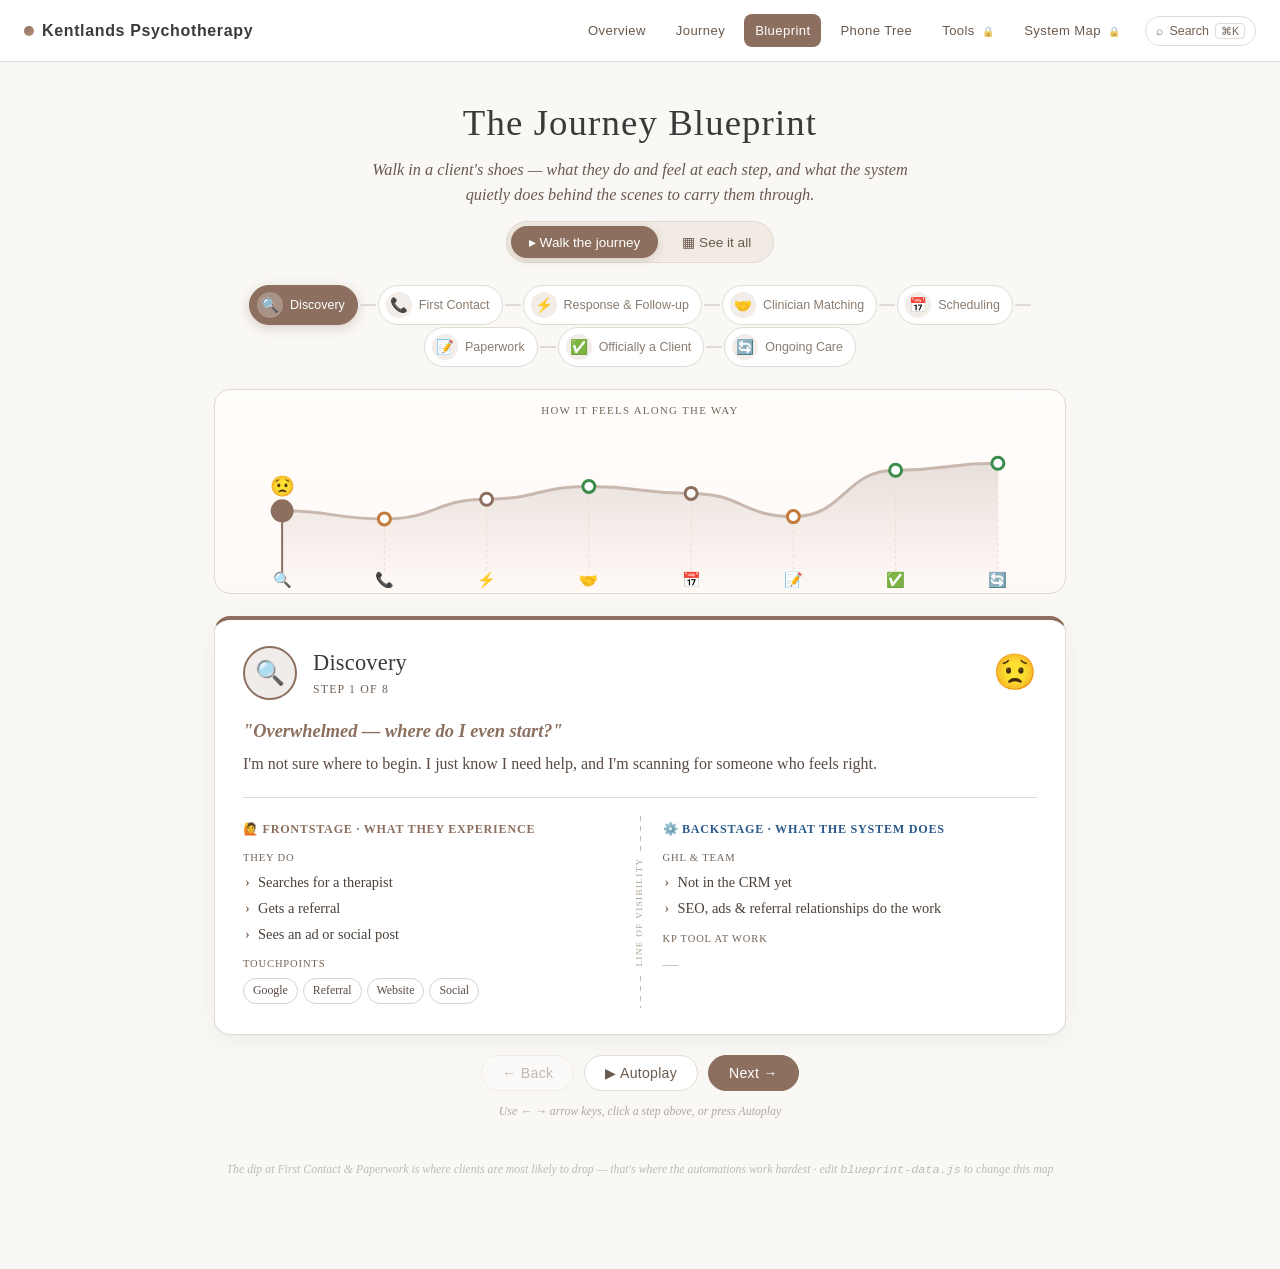
==== commit 7217c093: "Fix bugs from the UX pass: [hidden] override, Esc/arrow key collisions, stale-cache Four bugs found " ====
--- a/blueprint.html
+++ b/blueprint.html
@@ -8,15 +8,8 @@
 </head>
 <body>
 
-<nav class="nav">
-  <a class="nav-brand" href="index.html"><span class="dot"></span> Kentlands Psychotherapy</a>
-  <a class="nav-link" href="index.html">Overview</a>
-  <a class="nav-link" href="journey.html">Journey</a>
-  <a class="nav-link active" href="blueprint.html">Blueprint</a>
-  <a class="nav-link" href="phone-tree.html">Phone Tree</a>
-  <a class="nav-link" href="tools.html">Tools <span class="lock">🔒</span></a>
-  <a class="nav-link" href="system-map.html">System Map <span class="lock">🔒</span></a>
-</nav>
+<nav class="nav" id="site-nav"></nav>
+<script src="site.js"></script>
 
 <div class="wrap">
   <header class="hero">
@@ -187,6 +180,8 @@
 
 document.addEventListener("keydown", e => {
   if (mode !== "walk") return;
+  const pal = document.getElementById("cmdk");
+  if (pal && !pal.hidden) return;      // don't drive the walkthrough while the command palette is open
   if (e.key === "ArrowRight") { e.preventDefault(); next(); }
   if (e.key === "ArrowLeft")  { e.preventDefault(); prev(); }
 });
--- a/styles.css
+++ b/styles.css
@@ -5,6 +5,9 @@
    ============================================================ */
 
 * { box-sizing: border-box; margin: 0; padding: 0; }
+
+/* the [hidden] attribute must win over component display rules (flex/grid/block) */
+[hidden] { display: none !important; }
 
 :root {
   --brown: #8c6f5e;
@@ -12,20 +15,49 @@
   --brown-bg: #fff9f6;
   --border: #e0dbd4;
   --text: #2c2c2c;
-  --muted: #888;
+  --muted: #736357;         /* darkened from #888 → ~5.7:1 contrast on white (was ~3.5:1, failed AA) */
   --bg: #faf8f5;
   --nav-h: 62px;
   --max: 900px;
+  --font-serif: 'Georgia', 'Times New Roman', serif;
+  --font-ui: -apple-system, BlinkMacSystemFont, 'Segoe UI', Roboto, 'Helvetica Neue', Arial, sans-serif;
+
+  /* node-type palette — single source of truth (read by JS via getComputedStyle) */
+  --type-entry: #3a7bc8;
+  --type-decision: #7a4cc4;
+  --type-stage: #8c6f5e;
+  --type-pipeline: #b8863e;
+  --type-milestone: #16a34a;
+  --type-urgent: #dc2626;
+  --type-root: #3a3a3a;
+  --type-ref: #b0a89f;
 }
 
 html { scroll-behavior: smooth; }
 
 body {
-  font-family: 'Georgia', 'Times New Roman', serif;
+  font-family: var(--font-serif);
   background: var(--bg);
   color: var(--text);
   min-height: 100vh;
   line-height: 1.5;
+}
+
+/* ── Interface chrome uses the UI sans; narrative content keeps the serif ── */
+button, input, select, textarea,
+.nav, .nav a, .section-title, .tag-mini, .badge-internal, .io-label,
+table.data th, .stat .lbl, .legend-item, .nd-crumb, .detail-badge, .nd-mod-h,
+.nd-next-h, .nd-mod-link, .cmdk, .tour-bar, .hint-bubble, kbd {
+  font-family: var(--font-ui);
+}
+
+/* ── Accessibility: focus ring + reduced motion ── */
+:focus-visible { outline: 2px solid var(--brown); outline-offset: 2px; }
+@media (prefers-reduced-motion: reduce) {
+  *, *::before, *::after {
+    animation-duration: 0.01ms !important; animation-iteration-count: 1 !important;
+    transition-duration: 0.01ms !important; scroll-behavior: auto !important;
+  }
 }
 
 /* ── Top navigation (shared across pages) ─────────────────── */
@@ -122,6 +154,11 @@
 .legend { display: flex; gap: 16px; justify-content: center; flex-wrap: wrap; margin: 8px 0 28px; font-size: 0.75rem; color: var(--muted); }
 .legend-item { display: flex; align-items: center; gap: 5px; }
 .legend-dot { width: 8px; height: 8px; border-radius: 50%; }
+.legend-dot.type-entry     { background: var(--type-entry); }
+.legend-dot.type-decision  { background: var(--type-decision); }
+.legend-dot.type-stage     { background: var(--type-stage); }
+.legend-dot.type-milestone { background: var(--type-milestone); }
+.legend-dot.type-urgent    { background: var(--type-urgent); }
 .stage { width: 100%; opacity: 0; transform: translateY(20px); animation: fadeUp 0.45s ease forwards; }
 .stage-header { display: flex; align-items: center; gap: 14px; background: #fff; border: 1.5px solid var(--border); border-radius: 12px; padding: 16px 20px; cursor: pointer; transition: border-color 0.2s, box-shadow 0.2s, background 0.2s; user-select: none; }
 .stage-header:hover { border-color: #b8a99a; box-shadow: 0 4px 16px rgba(0,0,0,0.06); }
@@ -156,7 +193,7 @@
 /* ── Phone tree keypad ───────────────────────── */
 .phone-shell { max-width: 620px; margin: 0 auto; }
 .dialpad-crumbs { display: flex; align-items: center; flex-wrap: wrap; gap: 6px; font-size: 0.8rem; color: var(--muted); margin-bottom: 14px; min-height: 24px; }
-.dialpad-crumbs button { font-family: inherit; font-size: 0.8rem; background: none; border: none; color: var(--brown); cursor: pointer; padding: 2px 4px; text-decoration: underline; }
+.dialpad-crumbs button { font-family: var(--font-ui); font-size: 0.8rem; background: none; border: none; color: var(--brown); cursor: pointer; padding: 2px 4px; text-decoration: underline; }
 .dialpad-crumbs .sep { color: #ccc; }
 .menu-caption {
   background: var(--brown-bg); border: 1.5px solid var(--border);
@@ -168,7 +205,7 @@
 .key {
   display: flex; align-items: center; gap: 14px; width: 100%; text-align: left;
   background: #fff; border: 1.5px solid var(--border); border-radius: 12px;
-  padding: 14px 18px; cursor: pointer; font-family: inherit; font-size: 0.95rem;
+  padding: 14px 18px; cursor: pointer; font-family: var(--font-ui); font-size: 0.95rem;
   color: var(--text); transition: border-color 0.2s, box-shadow 0.2s, transform 0.1s;
 }
 .key:hover { border-color: var(--brown); box-shadow: 0 4px 16px rgba(140,111,94,0.1); }
@@ -237,7 +274,7 @@
 .flow-toolbar { display: flex; align-items: center; gap: 8px; flex-wrap: wrap; margin: 4px 0 14px; }
 .tb-spacer { flex: 1 1 auto; }
 .flow-btn {
-  font-family: inherit; font-size: 0.8rem; letter-spacing: 0.02em;
+  font-family: var(--font-ui); font-size: 0.8rem; letter-spacing: 0.02em;
   color: #6a5a4e; background: #fff; border: 1.5px solid var(--border);
   border-radius: 20px; padding: 7px 14px; cursor: pointer;
   transition: border-color 0.2s, color 0.2s, background 0.2s;
@@ -252,7 +289,7 @@
   border: 1.5px solid var(--border); border-radius: 20px; padding: 4px 12px; }
 .flow-search:focus-within { border-color: var(--brown); }
 .flow-search .s-ic { color: var(--muted); font-size: 0.95rem; }
-.flow-search input { font-family: inherit; font-size: 0.85rem; border: none; outline: none;
+.flow-search input { font-family: var(--font-ui); font-size: 0.85rem; border: none; outline: none;
   background: transparent; color: var(--text); width: 170px; }
 .flow-search .s-count { font-size: 0.72rem; color: var(--muted); white-space: nowrap; }
 
@@ -273,6 +310,9 @@
 .flow-stage:fullscreen .flow-scroll { max-height: none; flex: 1 1 auto; }
 .flow-stage:-webkit-full-screen { background: var(--bg); padding: 16px 22px; }
 .flow-stage:-webkit-full-screen .flow-scroll { max-height: none; flex: 1 1 auto; }
+/* drawer must live inside .flow-stage so it renders in fullscreen; flush to top there (no nav) */
+.flow-stage:fullscreen .node-drawer { top: 0; }
+.flow-stage:-webkit-full-screen .node-drawer { top: 0; }
 .flow-svg { position: absolute; top: 0; left: 0; pointer-events: none; overflow: visible; }
 .flow-svg path { fill: none; stroke: #cbbcae; stroke-width: 2; }
 
@@ -308,25 +348,26 @@
   position: absolute; top: 50%; right: -13px; transform: translateY(-50%);
   z-index: 2; min-width: 26px; height: 26px; padding: 0 6px;
   border-radius: 14px; border: 1.5px solid var(--border); background: #fff;
-  color: var(--brown); font-family: inherit; font-size: 0.95rem; font-weight: 600;
+  color: var(--brown); font-family: var(--font-ui); font-size: 0.95rem; font-weight: 600;
   cursor: pointer; display: flex; align-items: center; justify-content: center;
   box-shadow: 0 1px 4px rgba(0,0,0,0.1); transition: background 0.2s, border-color 0.2s, transform 0.15s;
 }
 .node-toggle:hover { background: var(--brown); border-color: var(--brown); color: #fff; }
 .node-toggle .cnt { font-size: 0.66rem; margin-left: 2px; opacity: 0.85; }
 
-/* type colors — match the legend on journey.html */
-.node-card.type-root      { border-left-color: #3a3a3a; background: #fff; }
-.node-card.type-entry     { border-left-color: #3a7bc8; }
-.node-card.type-decision  { border-left-color: #7a4cc4; }
-.node-card.type-stage     { border-left-color: var(--brown); }
-.node-card.type-pipeline  { border-left-color: #b8863e; background: #fffdf7; }
-.node-card.type-milestone { border-left-color: #16a34a; background: #f6fcf7; }
-.node-card.type-urgent    { border-left-color: #dc2626; background: #fef8f8; }
+/* type colors — driven by the --type-* tokens in :root (single source of truth) */
+.node-card.type-root      { border-left-color: var(--type-root); background: #fff; }
+.node-card.type-entry     { border-left-color: var(--type-entry); }
+.node-card.type-decision  { border-left-color: var(--type-decision); }
+.node-card.type-stage     { border-left-color: var(--type-stage); }
+.node-card.type-pipeline  { border-left-color: var(--type-pipeline); background: #fffdf7; }
+.node-card.type-milestone { border-left-color: var(--type-milestone); background: #f6fcf7; }
+.node-card.type-urgent    { border-left-color: var(--type-urgent); background: #fef8f8; }
 .node-card.type-ref {
-  border-style: dashed; border-left-style: solid; border-left-color: #b0a89f;
+  border-style: dashed; border-left-style: solid; border-left-color: var(--type-ref);
   background: #faf8f5; cursor: pointer; color: #6a5a4e;
 }
+.node-card:focus-visible { outline: 2px solid var(--brown); outline-offset: 3px; }
 .node-card.type-ref:hover { border-color: var(--brown); border-left-color: var(--brown); background: var(--brown-bg); }
 .node-card.type-ref .n-label { font-weight: 600; color: var(--brown); font-size: 0.82rem; }
 
@@ -355,6 +396,71 @@
   .node-card { min-width: 150px; padding-right: 34px; }
 }
 
+/* ── First-visit hint bubble (journey.html) ─────────────── */
+.hint-bubble {
+  display: flex; align-items: center; gap: 12px; flex-wrap: wrap;
+  background: var(--brown-bg); border: 1.5px solid #e6d9cd; border-radius: 12px;
+  padding: 10px 14px; margin: 0 0 12px; font-size: 0.82rem; color: #5a4a42;
+  animation: fadeUp 0.4s ease;
+}
+.hint-bubble strong { color: var(--brown); }
+.hint-bubble button {
+  margin-left: auto; font-size: 0.76rem; color: #6a5a4e; background: #fff;
+  border: 1px solid var(--border); border-radius: 16px; padding: 5px 12px; cursor: pointer;
+}
+.hint-bubble button:hover { border-color: var(--brown); color: var(--brown); }
+
+/* ── Guided tour bar (journey.html) ─────────────── */
+.tour-bar {
+  display: flex; align-items: center; gap: 12px; flex-wrap: wrap;
+  background: #fff; border: 1.5px solid var(--border); border-left: 4px solid var(--brown);
+  border-radius: 12px; padding: 12px 16px; margin-top: 14px;
+  animation: fadeUp 0.35s ease;
+}
+.tour-bar .tour-count { font-size: 0.68rem; letter-spacing: 0.08em; text-transform: uppercase; color: var(--muted); white-space: nowrap; }
+.tour-bar .tour-blurb { flex: 1 1 260px; font-family: var(--font-serif); font-size: 0.95rem; color: #4a4038; font-style: italic; min-width: 180px; }
+.tour-bar .tour-btns { display: flex; align-items: center; gap: 6px; flex-shrink: 0; }
+.flow-btn.tour-active { background: var(--brown); color: #fff; border-color: var(--brown); }
+.flow-btn.tour-active:hover { background: #7a5f50; color: #fff; }
+
+/* ── Command palette (⌘K, site-wide via site.js) ─────────── */
+.cmdk-overlay {
+  position: fixed; inset: 0; z-index: 200; background: rgba(40,32,26,0.35);
+  display: flex; align-items: flex-start; justify-content: center; padding-top: 12vh;
+  backdrop-filter: blur(2px);
+}
+.cmdk-overlay[hidden] { display: none; }
+.cmdk-box {
+  width: min(560px, 92vw); background: #fff; border-radius: 16px;
+  box-shadow: 0 20px 60px rgba(0,0,0,0.25); overflow: hidden;
+  border: 1.5px solid var(--border);
+}
+.cmdk-input-row { display: flex; align-items: center; gap: 10px; padding: 14px 18px; border-bottom: 1px solid var(--border); }
+.cmdk-input-row .s-ic { color: var(--muted); font-size: 1.05rem; }
+.cmdk-input-row input { flex: 1; border: none; outline: none; font-size: 1rem; background: transparent; color: var(--text); }
+.cmdk-input-row kbd { font-size: 0.68rem; color: var(--muted); border: 1px solid var(--border); border-radius: 5px; padding: 2px 6px; }
+.cmdk-list { max-height: 50vh; overflow-y: auto; padding: 8px; }
+.cmdk-item {
+  display: flex; align-items: center; gap: 12px; width: 100%; text-align: left;
+  background: none; border: none; border-radius: 10px; padding: 10px 12px; cursor: pointer;
+  color: var(--text); font-size: 0.9rem;
+}
+.cmdk-item .ic { font-size: 1rem; width: 22px; text-align: center; flex-shrink: 0; }
+.cmdk-item .meta { flex: 1; min-width: 0; }
+.cmdk-item .meta .t { font-weight: 600; color: #3a3a3a; }
+.cmdk-item .meta .d { font-size: 0.76rem; color: var(--muted); white-space: nowrap; overflow: hidden; text-overflow: ellipsis; }
+.cmdk-item .tag { font-size: 0.62rem; letter-spacing: 0.06em; text-transform: uppercase; color: #9a7b5f; flex-shrink: 0; }
+.cmdk-item.sel, .cmdk-item:hover { background: var(--brown-bg); }
+.cmdk-empty { padding: 20px; text-align: center; color: var(--muted); font-size: 0.86rem; }
+.nav-cmdk {
+  display: flex; align-items: center; gap: 6px; font-size: 0.78rem; color: var(--muted);
+  background: #fff; border: 1.5px solid var(--border); border-radius: 20px; padding: 6px 10px;
+  cursor: pointer; margin-left: 6px;
+}
+.nav-cmdk:hover { border-color: var(--brown); color: var(--brown); }
+.nav-cmdk kbd { font-size: 0.66rem; border: 1px solid var(--border); border-radius: 4px; padding: 1px 5px; }
+@media (max-width: 560px) { .nav-cmdk .cmdk-label { display: none; } }
+
 /* ── Snapshot stamp / footer ─────────────────────── */
 .snapshot { text-align: center; font-size: 0.74rem; color: var(--muted); font-style: italic; margin: 26px 0 0; }
 footer { text-align: center; margin-top: 40px; font-size: 0.74rem; color: #bbb; font-style: italic; }
@@ -363,18 +469,96 @@
 @keyframes fadeUp { to { opacity:1; transform:translateY(0); } }
 .stage:nth-child(1){animation-delay:.05s} .stage:nth-child(3){animation-delay:.12s} .stage:nth-child(5){animation-delay:.19s} .stage:nth-child(7){animation-delay:.26s} .stage:nth-child(9){animation-delay:.33s} .stage:nth-child(11){animation-delay:.40s} .stage:nth-child(13){animation-delay:.47s} .stage:nth-child(15){animation-delay:.54s}
 
+/* ── Node detail drawer (journey.html) ─────────────── */
+.node-drawer {
+  position: fixed; top: var(--nav-h); right: 0; bottom: 0;
+  width: min(400px, 92vw); background: #fff; border-left: 1.5px solid var(--border);
+  box-shadow: -12px 0 44px rgba(0,0,0,0.13); z-index: 60;
+  transform: translateX(112%); transition: transform 0.32s cubic-bezier(.4,0,.2,1);
+  display: flex; flex-direction: column; overflow: hidden;
+}
+.node-drawer.open { transform: translateX(0); }
+/* while the drawer is open, shrink the canvas to the left of it so no nodes hide underneath */
+.flow-stage.drawer-open .flow-scroll { margin-right: min(400px, 92vw); }
+.nd-close { position: absolute; top: 14px; right: 14px; width: 30px; height: 30px; border-radius: 50%;
+  border: 1.5px solid var(--border); background: #fff; color: #6a5a4e; cursor: pointer; font-size: 0.85rem; z-index: 2; }
+.nd-close:hover { border-color: var(--brown); color: var(--brown); }
+.nd-head { display: flex; align-items: center; gap: 12px; padding: 22px 52px 16px 24px; border-bottom: 1px solid var(--border); }
+.nd-ic { width: 14px; height: 14px; border-radius: 4px; flex-shrink: 0; }
+.nd-head-txt h3 { font-size: 1.15rem; color: #3a3a3a; letter-spacing: 0.01em; }
+.nd-head-txt p { font-size: 0.82rem; color: var(--muted); font-style: italic; margin-top: 2px; }
+.nd-body { padding: 18px 22px 44px; overflow-y: auto; }
+.nd-path { font-size: 0.66rem; letter-spacing: 0.04em; text-transform: uppercase; color: #b0a89f; margin-bottom: 16px; line-height: 1.6; }
+.nd-mod { border: 1.5px solid var(--border); border-radius: 12px; padding: 14px 16px; margin-bottom: 12px; background: #fff; }
+.nd-mod-h { font-size: 0.72rem; letter-spacing: 0.05em; text-transform: uppercase; color: #6a5a4e; font-weight: 600; margin-bottom: 8px; }
+.nd-mod-b { font-size: 0.92rem; color: #4a4038; line-height: 1.55; }
+.nd-ul { list-style: none; display: flex; flex-direction: column; gap: 5px; }
+.nd-ul li { position: relative; padding-left: 14px; }
+.nd-ul li::before { content: "·"; position: absolute; left: 3px; color: var(--brown); font-weight: 700; }
+.nd-mod-link { display: inline-block; margin-top: 11px; font-size: 0.82rem; font-weight: 600; color: #2a5a8c;
+  background: #eef4fb; border: 1px solid #c3daf5; border-radius: 8px; padding: 8px 13px; text-decoration: none; }
+.nd-mod-link:hover { background: #e0edfa; border-color: #a9cdf0; }
+.nd-mod.m-script { background: var(--brown-bg); border-color: #e6d9cd; }
+.nd-mod.m-script .nd-mod-b { font-style: italic; color: #5a4a42; }
+.nd-mod.m-behind { background: #f5f9fd; border-color: #d3e3f2; }
+.nd-mod.m-textback { background: #f3fbf4; border-color: #c3e6c9; }
+.nd-mod.m-serve, .nd-mod.m-note { background: #fbf9f6; }
+.nd-mod.m-faq { background: #f6f2fb; border-color: #ddd0ee; }
+.nd-mod.m-faq .nd-mod-h { color: #6a4ca0; }
+.nd-mod.m-checklist { background: #f2f9f3; border-color: #c3e6c9; }
+.nd-mod.m-checklist .nd-mod-h { color: #2a6e3a; }
+.nd-mod.m-problem { background: #fdf3ef; border-color: #f0cdbc; }
+.nd-mod.m-problem .nd-mod-h { color: #a5432a; }
+.nd-empty { color: var(--muted); font-size: 0.88rem; font-style: italic; padding: 8px 0; }
+
+/* clickable breadcrumb */
+.nd-crumb { font-family: var(--font-ui); font-size: 0.64rem; letter-spacing: 0.04em; text-transform: uppercase;
+  color: var(--brown); background: none; border: none; padding: 0; cursor: pointer; text-decoration: underline; }
+.nd-crumb:hover { color: #5a4436; }
+.nd-crumb.cur { color: #b0a89f; text-decoration: none; cursor: default; }
+.nd-crumb-sep { color: #d0c6bb; margin: 0 5px; }
+
+/* copy button on script / text-back modules */
+.nd-copy { margin-top: 11px; font-family: var(--font-ui); font-size: 0.72rem; color: #6a5a4e;
+  background: #fff; border: 1px solid var(--border); border-radius: 7px; padding: 5px 11px; cursor: pointer; transition: all 0.15s; }
+.nd-copy:hover { border-color: var(--brown); color: var(--brown); }
+.nd-copy.ok { color: #2a6e3a; border-color: #b8dfc0; background: #f0faf0; }
+
+/* "where this leads" next-step buttons */
+.nd-next { margin-top: 8px; }
+.nd-next-h { font-size: 0.72rem; letter-spacing: 0.05em; text-transform: uppercase; color: #6a5a4e; font-weight: 600; margin-bottom: 9px; }
+.nd-next-btn { display: block; width: 100%; text-align: left; font-family: var(--font-ui); font-size: 0.9rem; color: #3a3a3a;
+  background: #faf8f5; border: 1.5px solid var(--border); border-radius: 10px; padding: 11px 13px; margin-bottom: 8px; cursor: pointer; transition: border-color 0.2s, background 0.2s; }
+.nd-next-btn:hover { border-color: var(--brown); background: var(--brown-bg); }
+.nd-next-btn em { color: var(--muted); font-size: 0.8rem; font-style: italic; }
+.nd-next-btn .arw { float: right; color: var(--brown); font-weight: 700; }
+
+/* node badge + active ring (flow chart cards) */
+.detail-badge { position: absolute; top: 7px; right: 12px; font-size: 0.72rem; opacity: 0.4; transition: opacity 0.2s; pointer-events: none; }
+.node-card:hover .detail-badge { opacity: 0.95; }
+.node-card.drawer-active { border-color: var(--brown) !important;
+  box-shadow: 0 0 0 2px rgba(140,111,94,0.6), 0 8px 26px rgba(140,111,94,0.28) !important; }
+.flow-inner.has-selection .node-card.drawer-active { opacity: 1; }
+@media (max-width: 620px) {
+  .node-drawer { width: 100%; top: auto; height: 76vh; border-left: none; border-top: 1.5px solid var(--border);
+    border-radius: 18px 18px 0 0; transform: translateY(112%); }
+  .node-drawer.open { transform: translateY(0); }
+  /* on mobile the drawer is a bottom sheet — shrink the canvas vertically instead of horizontally */
+  .flow-stage.drawer-open .flow-scroll { margin-right: 0; max-height: 22vh; }
+}
+
 /* ── Journey Blueprint (blueprint.html) ─────────────── */
 
 /* mode toggle */
 .mode-toggle { display: flex; justify-content: center; gap: 6px; margin: 8px 0 22px;
   background: #f1ebe3; border: 1.5px solid var(--border); border-radius: 24px; padding: 4px; width: fit-content; margin-left: auto; margin-right: auto; }
-.mode-btn { font-family: inherit; font-size: 0.85rem; color: #6a5a4e; background: transparent;
+.mode-btn { font-family: var(--font-ui); font-size: 0.85rem; color: #6a5a4e; background: transparent;
   border: none; border-radius: 20px; padding: 8px 18px; cursor: pointer; transition: background 0.2s, color 0.2s; }
 .mode-btn.active { background: var(--brown); color: #fff; box-shadow: 0 2px 8px rgba(140,111,94,0.25); }
 
 /* stepper */
 .stepper { display: flex; align-items: center; justify-content: center; flex-wrap: wrap; gap: 2px; margin-bottom: 22px; }
-.step { display: flex; align-items: center; gap: 7px; font-family: inherit; cursor: pointer;
+.step { display: flex; align-items: center; gap: 7px; font-family: var(--font-ui); cursor: pointer;
   background: #fff; border: 1.5px solid var(--border); border-radius: 22px; padding: 6px 12px 6px 7px;
   color: #8a7c70; transition: all 0.2s; }
 .step:hover { border-color: var(--brown-light); }
